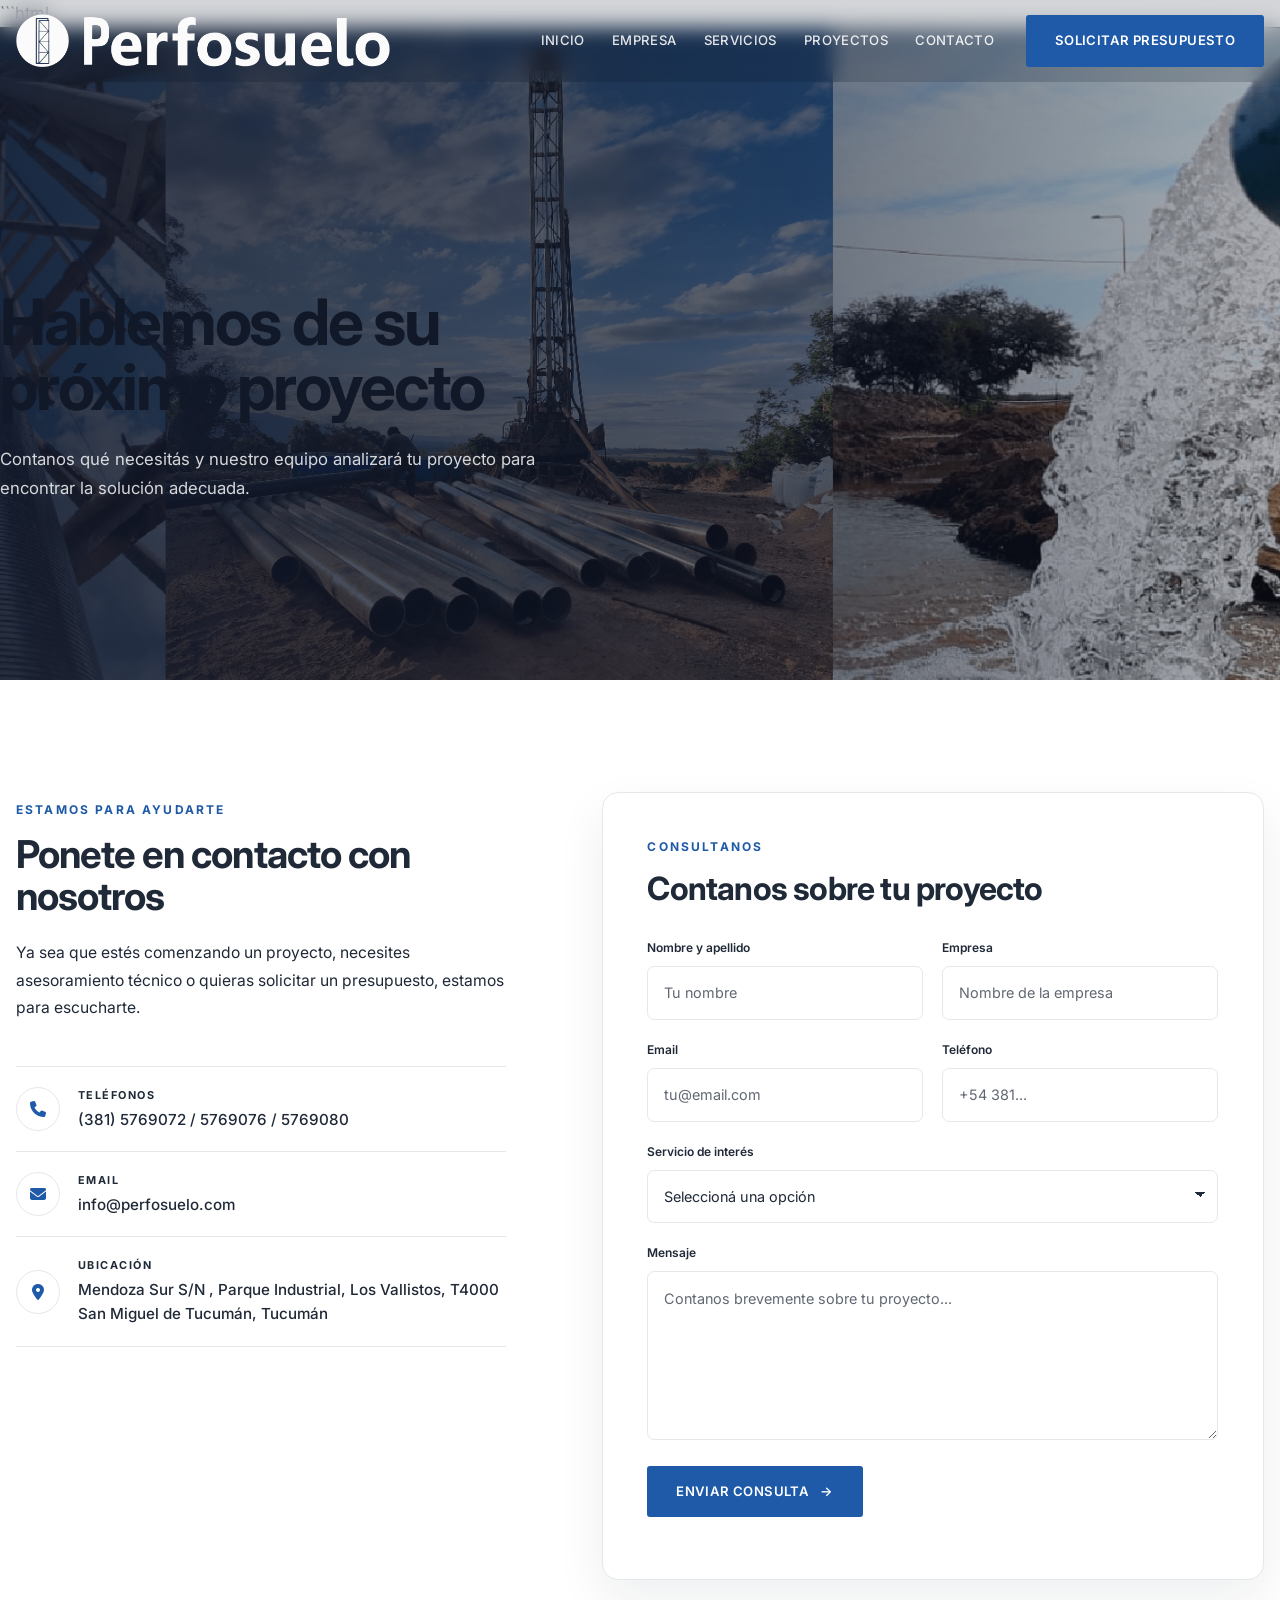
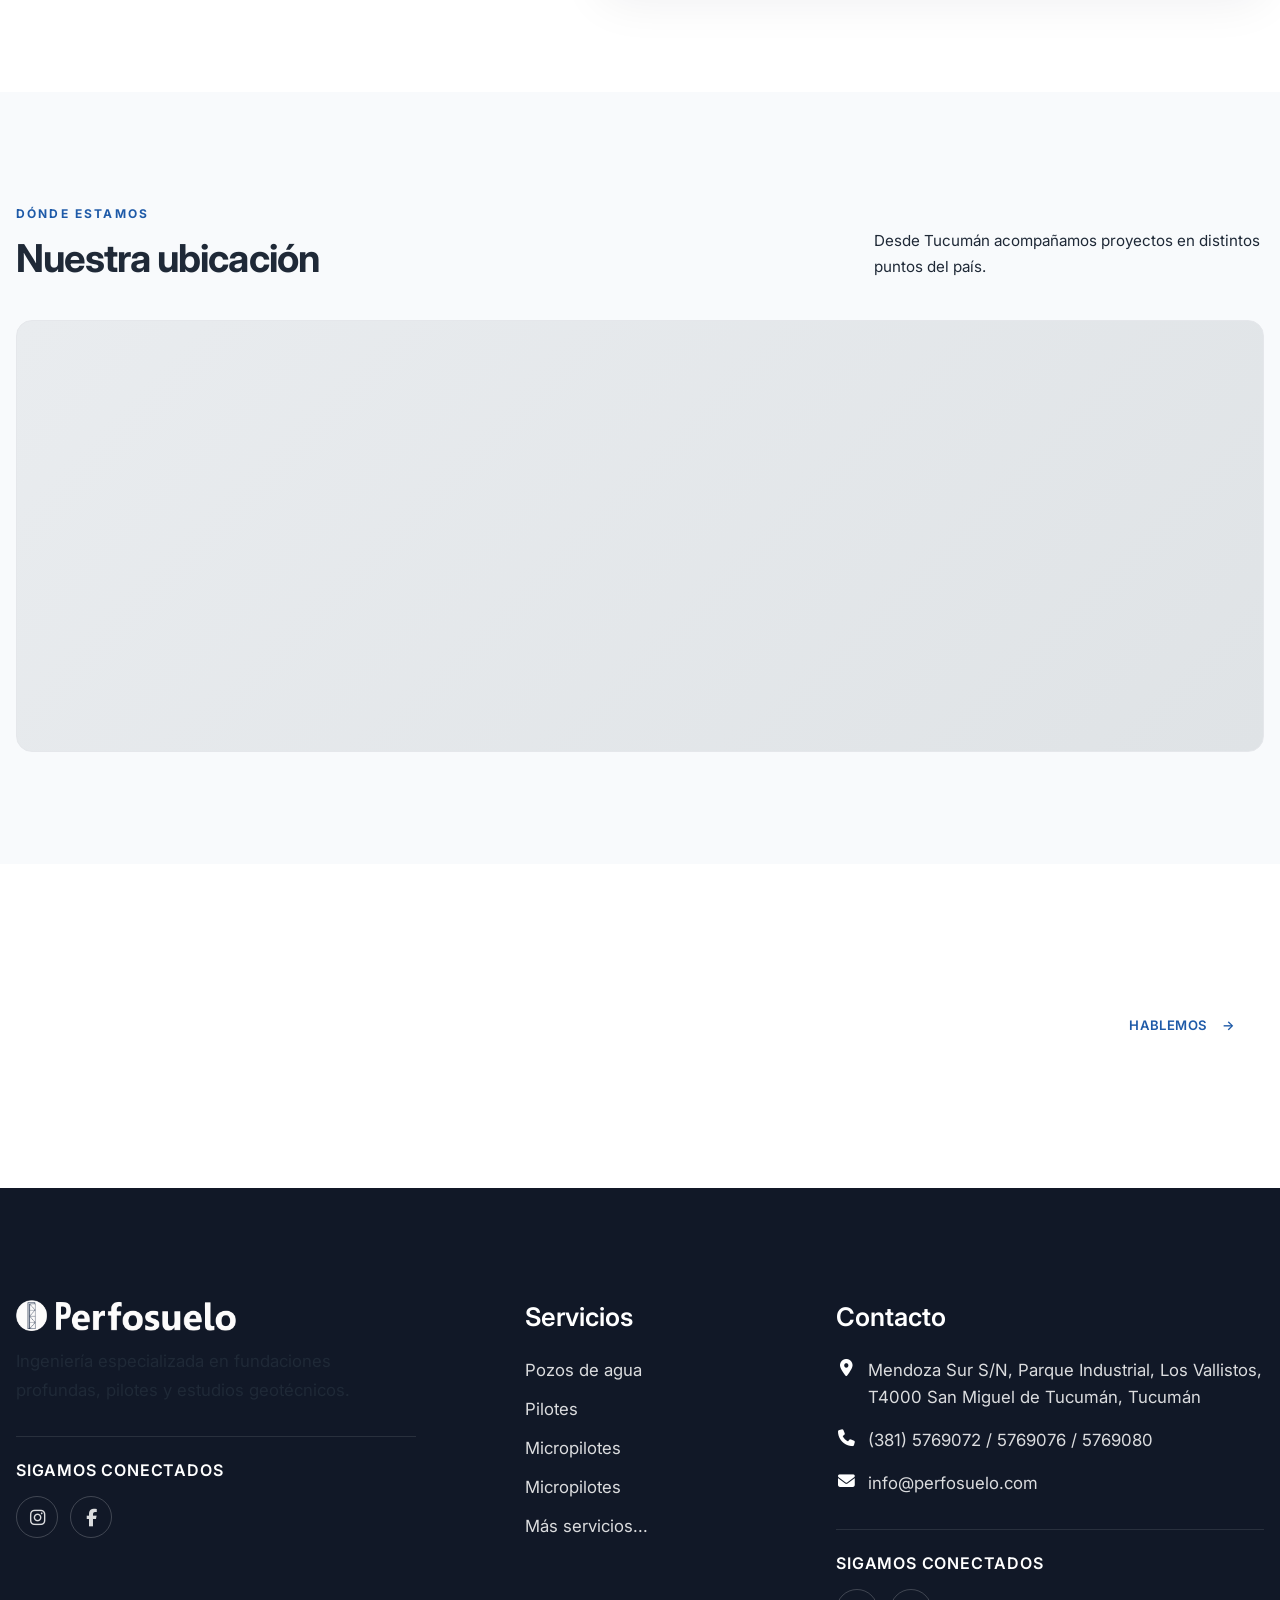
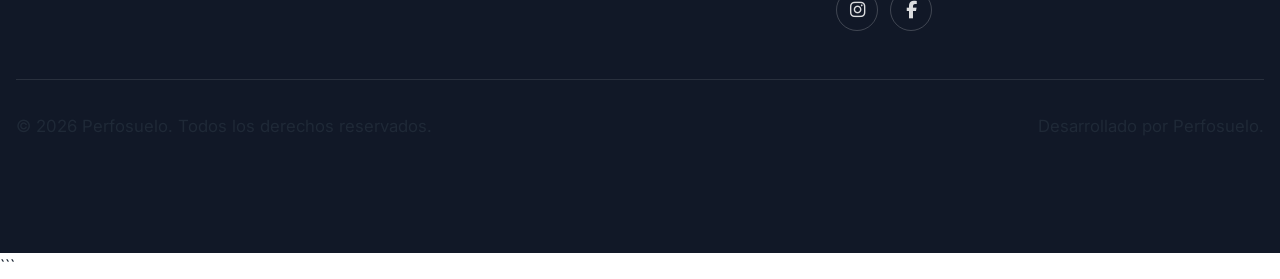
==== src/pages/contacto/index.html @ ed31bf1f "Primer commit - sitio Perfosuelo" ====
```html
<!DOCTYPE html>
<html lang="es">

<head>

    <!-- ======================================================
         META
    ======================================================= -->

    <meta charset="UTF-8">

    <meta
        name="viewport"
        content="width=device-width, initial-scale=1.0"
    >

    <meta
        name="description"
        content="Contactá a Perfosuelo para conocer nuestras soluciones de perforación, pilotes, micropilotes y fundaciones."
    >

    <meta
        name="keywords"
        content="Perfosuelo, contacto, pilotes, micropilotes, perforaciones, fundaciones, geotecnia"
    >

    <meta name="author" content="Perfosuelo">


    <!-- ======================================================
         TITLE
    ======================================================= -->

    <title>Contacto | Perfosuelo</title>


    <!-- ======================================================
         FAVICON
    ======================================================= -->

    <link
        rel="icon"
        href="../../assets/img/logo/favicon.png"
        type="image/png"
    >


    <!-- ======================================================
         GOOGLE FONTS
    ======================================================= -->

    <link
        rel="preconnect"
        href="https://fonts.googleapis.com"
    >

    <link
        rel="preconnect"
        href="https://fonts.gstatic.com"
        crossorigin
    >

    <link
        href="https://fonts.googleapis.com/css2?family=Inter:wght@400;500;600;700&family=Montserrat:wght@500;600;700;800&display=swap"
        rel="stylesheet"
    >


    <!-- ======================================================
         CSS GLOBAL
    ======================================================= -->

    <link rel="stylesheet" href="../../assets/css/normalize.css">
<link rel="stylesheet" href="../../assets/css/variables.css">
<link rel="stylesheet" href="../../assets/css/base.css">
<link rel="stylesheet" href="../../assets/css/layout.css">
<link rel="stylesheet" href="../../assets/css/utilities.css">
<link rel="stylesheet" href="../../assets/css/typography.css">
<link rel="stylesheet" href="../../assets/css/animations.css">
<link rel="stylesheet" href="../../assets/css/responsive.css">
<link
    rel="stylesheet"
    href="https://cdnjs.cloudflare.com/ajax/libs/font-awesome/6.5.2/css/all.min.css"
>

<!-- ======================================================
     COMPONENTES
====================================================== -->

<link rel="stylesheet" href="../../assets/css/components/header.css">

<link rel="stylesheet" href="../../assets/css/components/buttons.css">

<link rel="stylesheet" href="../../assets/css/components/badge.css">

<link rel="stylesheet" href="../../assets/css/components/section.css">

<link rel="stylesheet" href="../../assets/css/components/section-heading.css">

<link rel="stylesheet" href="../../assets/css/components/forms.css">

<link rel="stylesheet" href="../../assets/css/components/footer.css">

    <!-- ======================================================
         CSS DE LA PÁGINA
    ======================================================= -->

    <link
        rel="stylesheet"
        href="../../assets/css/pages/contacto.css"
    >

    <link
        rel="stylesheet"
        href="../../assets/css/sections/footer.css"
    >
    <link rel="stylesheet" href="../../assets/css/sections/hero.css">


</head>


<body>


<!-- =====================================================
     HEADER
====================================================== -->

<header class="header">

    <div class="container">

        <div class="header__inner">

            <!-- Logo -->

            <a
                href="../../../index.html"
                class="header__logo"
            >

                <img
    src="../../assets/img/logo/logo-perfosuelo.png"
    alt="Perfosuelo Ingeniería"
>

            </a>


            <!-- Navegación -->

            <nav class="header__nav">

                <ul class="header__menu">

                    <li>
                        <a href="../../../index.html">
                            Inicio
                        </a>
                    </li>


                    <li>
                        <a href="../empresa/index.html">
                            Empresa
                        </a>
                    </li>


                    <li>
                        <a href="../servicios/index.html">
                            Servicios
                        </a>
                    </li>


                    <li>
                        <a href="../proyectos/index.html">
                            Proyectos
                        </a>
                    </li>


                    <li>
                        <a href="../contacto/index.html">
                            Contacto
                        </a>
                    </li>

                </ul>

            </nav>


            <!-- Botón principal -->

            <a
                href="#formulario"
                class="btn btn--primary"
            >
                Solicitar presupuesto
            </a>


            <!-- Botón móvil -->

            <button
                class="header__toggle"
                type="button"
                aria-label="Abrir menú"
            >

                <i class="bi bi-list"></i>

            </button>

        </div>

    </div>

</header>



    <main>


        <!-- ==================================================
             HERO
        =================================================== -->

        <section class="contacto-hero">

            <div class="contacto-hero__overlay"></div>


            <div class="container contacto-hero__container">

                <div class="contacto-hero__content">

                    <br></br>

                    <h1>
                        Hablemos de su
                        <span>próximo proyecto</span>
                    </h1>

                    <p>
                        Contanos qué necesitás y nuestro equipo
                        analizará tu proyecto para encontrar la
                        solución adecuada.
                    </p>

                </div>

            </div>

        </section>



        <!-- ==================================================
             CONTACTO PRINCIPAL
        =================================================== -->

        <section class="contacto-main">

            <div class="container contacto-main__container">


                <!-- ==========================================
                     INFORMACIÓN
                =========================================== -->

                <div class="contacto-info">

                    <span class="section-eyebrow">
                        ESTAMOS PARA AYUDARTE
                    </span>

                    <h2>
                        Ponete en contacto
                        con nosotros
                    </h2>

                    <p class="contacto-info__intro">
                        Ya sea que estés comenzando un proyecto,
                        necesites asesoramiento técnico o quieras
                        solicitar un presupuesto, estamos para
                        escucharte.
                    </p>


                    <!-- DATOS -->

                    <div class="contacto-details">


                        <!-- TELÉFONOS -->

                        <a
                            
                            class="contacto-detail"
                        >

                            <div class="contacto-detail__icon">

                                <span aria-hidden="true">
                                    <i class="fa-solid fa-phone"></i>
                                </span>

                            </div>

                            <div class="contacto-detail__content">

                                <span class="contacto-detail__label">
                                    TELÉFONOS
                                </span>

                                <span class="contacto-detail__value">
                                    (381) 5769072 / 5769076 / 5769080
                                </span>

                            </div>

                        </a>


                        


                        <!-- EMAIL -->

                        <a
                            href="mailto:info@perfosuelo.com"
                            class="contacto-detail"
                        >

                            <div class="contacto-detail__icon">

                                <span aria-hidden="true">
                                    <i class="fa-solid fa-envelope"></i>
                                </span>

                            </div>

                            <div class="contacto-detail__content">

                                <span class="contacto-detail__label">
                                    EMAIL
                                </span>

                                <span class="contacto-detail__value">
                                    info@perfosuelo.com
                                </span>

                            </div>

                        </a>


                        <!-- UBICACIÓN -->

                        <div class="contacto-detail">

                            <div class="contacto-detail__icon">

                                <span aria-hidden="true">
                                    <i class="fa-solid fa-location-dot"></i>
                                </span>

                            </div>

                            <div class="contacto-detail__content">

                                <span class="contacto-detail__label">
                                    UBICACIÓN
                                </span>

                                <span class="contacto-detail__value">
                                    Mendoza Sur S/N , Parque Industrial, Los Vallistos, T4000 San Miguel de Tucumán, Tucumán
                                </span>

                            </div>

                        </div>


                    </div>

                </div>



                <!-- ==========================================
                     FORMULARIO
                =========================================== -->

                <div id="formulario" class="contacto-form-wrapper">

                    <div class="contacto-form-header">

                        <span class="section-eyebrow">
                            CONSULTANOS
                        </span>

                        <h2>
                            Contanos sobre tu proyecto
                        </h2>

                    </div>


                    <form
    class="contacto-form"
    action="../../../enviar-formulario.php"
    method="POST"
>


                        <!-- FILA -->

                        <div class="contacto-form__row">


                            <!-- NOMBRE -->

                            <div class="form-field">

                                <label for="nombre">
                                    Nombre y apellido
                                </label>

                                <input
                                    type="text"
                                    id="nombre"
                                    name="nombre"
                                    placeholder="Tu nombre"
                                    autocomplete="name"
                                    required
                                >

                            </div>


                            <!-- EMPRESA -->

                            <div class="form-field">

                                <label for="empresa">
                                    Empresa
                                </label>

                                <input
                                    type="text"
                                    id="empresa"
                                    name="empresa"
                                    placeholder="Nombre de la empresa"
                                    autocomplete="organization"
                                >

                            </div>

                        </div>



                        <!-- FILA -->

                        <div class="contacto-form__row">


                            <!-- EMAIL -->

                            <div class="form-field">

                                <label for="email">
                                    Email
                                </label>

                                <input
                                    type="email"
                                    id="email"
                                    name="email"
                                    placeholder="tu@email.com"
                                    autocomplete="email"
                                    required
                                >

                            </div>


                            <!-- TELÉFONO -->

                            <div class="form-field">

                                <label for="telefono">
                                    Teléfono
                                </label>

                                <input
                                    type="tel"
                                    id="telefono"
                                    name="telefono"
                                    placeholder="+54 381..."
                                    autocomplete="tel"
                                >

                            </div>

                        </div>



                        <!-- SERVICIO -->

                        <div class="form-field">

                            <label for="servicio">
                                Servicio de interés
                            </label>

                            <select
                                id="servicio"
                                name="servicio"
                            >

                                <option value="" selected>
                                    Seleccioná una opción
                                </option>

                                <option value="pozos">
                                    Perforación de pozos de agua
                                </option>

                                <option value="pilotes">
                                    Ejecución de pilotes
                                </option>

                                <option value="micropilotes">
                                    Micropilotes
                                </option>

                                <option value="recalce">
                                    Recalce y mejora de fundaciones
                                </option>

                                <option value="estudios">
                                    Estudios y soluciones geotécnicas
                                </option>

                                <option value="otro">
                                    Otro
                                </option>

                            </select>

                        </div>



                        <!-- MENSAJE -->

                        <div class="form-field">

                            <label for="mensaje">
                                Mensaje
                            </label>

                            <textarea
                                id="mensaje"
                                name="mensaje"
                                rows="6"
                                placeholder="Contanos brevemente sobre tu proyecto..."
                                required
                            ></textarea>

                        </div>


<!-- Campo anti-spam (honeypot) -->
<div class="form-field honeypot" aria-hidden="true">
    <label for="website">Dejar este campo vacío</label>
    <input
        type="text"
        id="website"
        name="website"
        tabindex="-1"
        autocomplete="off"
    >
</div>



                        <!-- BOTÓN -->

                        <button
                            type="submit"
                            class="btn btn--primary contacto-form__submit"
                        >

                            Enviar consulta

                            <span aria-hidden="true">
                                →
                            </span>

                        </button>


                    </form>

                </div>

            </div>

        </section>



        <!-- ==================================================
             UBICACIÓN / MAPA
        =================================================== -->

        <section class="contacto-location">

            <div class="container">


                <div class="contacto-location__header">

                    <div>

                        <span class="section-eyebrow">
                            DÓNDE ESTAMOS
                        </span>

                        <h2>
                            Nuestra ubicación
                        </h2>

                    </div>

                    <p>
                        Desde Tucumán acompañamos proyectos
                        en distintos puntos del país.
                    </p>

                </div>


                <!-- MAPA -->

                <!-- MAPA -->

<div class="contacto-map">

    <iframe
        src="https://www.google.com/maps/embed?pb=!1m18!1m12!1m3!1d3559.1973103425985!2d-65.17287462488866!3d-26.86547159123094!2m3!1f0!2f0!3f0!3m2!1i1024!2i768!4f13.1!3m3!1m2!1s0x94225c6aa2a809a3%3A0xfaef999ad4c6cd29!2sPerfosuelo%20Ingenieria%20S.R.L.!5e0!3m2!1ses!2sar!4v1789943045347!5m2!1ses!2sar"
        width="100%"
        height="100%"
        style="border:0;"
        allowfullscreen=""
        loading="lazy"
        referrerpolicy="strict-origin-when-cross-origin">
    </iframe>

</div>

            </div>

        </section>



        <!-- ==================================================
             CTA FINAL
        =================================================== -->

        <section class="contacto-cta">

            <div class="container contacto-cta__container">

                <div class="contacto-cta__content">

                    <span class="section-eyebrow">
                        ¿TENÉS UN PROYECTO EN MENTE?
                    </span>

                    <h2>
                        Estamos listos para
                        ayudarte.
                    </h2>

                    <p>
                        Hablemos de los desafíos de tu proyecto
                        y encontremos juntos la solución adecuada.
                    </p>

                </div>


                <a
    href="#formulario"
    class="btn btn--light"
>
    Hablemos

    <span aria-hidden="true">
        →
    </span>
</a>

            </div>

        </section>


    </main>



   <!-- ===================================================== -->
<!-- FOOTER -->
<!-- ===================================================== -->

<footer class="section footer">


<div class="container">

    <div class="footer__top">

        <!-- ======================================================
             COLUMNA 1 — MARCA
        ======================================================= -->

        <div class="footer__column footer__brand">

            <img
                src="../../assets/img/logo/logo-white.png"
                alt="Perfosuelo"
                class="footer__logo"
            >

            <p>
                Ingeniería especializada en fundaciones profundas,
                pilotes y estudios geotécnicos.
            </p>
<div class="footer__social">

                <h4>Sigamos conectados</h4>

                <div class="footer__social-links">

                    <a
                        href="#"
                        aria-label="Instagram"
                        target="_blank"
                        rel="noopener noreferrer"
                    >
                        <i class="fab fa-instagram"></i>
                    </a>

                    <a
                        href="#"
                        aria-label="Facebook"
                        target="_blank"
                        rel="noopener noreferrer"
                    >
                        <i class="fab fa-facebook-f"></i>
                    </a>

                </div>

            </div>


        </div>


        <!-- ======================================================
             COLUMNA 2 — SERVICIOS
        ======================================================= -->

        <div class="footer__column">

            <h3>Servicios</h3>

            <ul>

                <li>
                    <a href="#">Pozos de agua</a>
                </li>

                <li>
                    <a href="#">Pilotes</a>
                </li>

                <li>
                    <a href="#">Micropilotes</a>
                </li>
<li>
                    <a href="#">Micropilotes</a>
                </li>
                <li>
                    <a href="servicios.html">
                        Más servicios...
                    </a>
                </li>

            </ul>

        </div>


        <!-- ======================================================
             COLUMNA 3 — CONTACTO + REDES
        ======================================================= -->

        <div class="footer__column footer__contact">

            <h3>Contacto</h3>

            <ul>

                <li>

                    <span class="footer__contact-icon">
                        <i class="fas fa-map-marker-alt"></i>
                    </span>

                    <span>
                        Mendoza Sur S/N, Parque Industrial,
                        Los Vallistos, T4000 San Miguel de Tucumán,
                        Tucumán
                    </span>

                </li>

                <li>

                    <span class="footer__contact-icon">
                        <i class="fas fa-phone"></i>
                    </span>

                    <span>
                        <a href="tel:+543815769072">(381) 5769072</a>
                        /
                        <a href="tel:+543815769076">5769076</a>
                        /
                        <a href="tel:+543815769080">5769080</a>
                    </span>

                </li>

                <li>

                    <span class="footer__contact-icon">
                        <i class="fas fa-envelope"></i>
                    </span>

                    <a href="mailto:info@perfosuelo.com">
                        info@perfosuelo.com
                    </a>

                </li>

            </ul>


            <!-- ==================================================
                 REDES SOCIALES
            =================================================== -->

            <div class="footer__social">

                <h4>Sigamos conectados</h4>

                <div class="footer__social-links">

                    <a
                        href="#"
                        aria-label="Instagram"
                        target="_blank"
                        rel="noopener noreferrer"
                    >
                        <i class="fab fa-instagram"></i>
                    </a>

                    <a
                        href="#"
                        aria-label="Facebook"
                        target="_blank"
                        rel="noopener noreferrer"
                    >
                        <i class="fab fa-facebook-f"></i>
                    </a>

                </div>

            </div>

        </div>

    </div>


    <!-- ==========================================================
         FOOTER BOTTOM
    =========================================================== -->

    <div class="footer__bottom">

        <p>
            © 2026 Perfosuelo. Todos los derechos reservados.
        </p>

        <p>
            Desarrollado por Perfosuelo.
        </p>

    </div>

</div>


</footer>



    <!-- ======================================================
         JAVASCRIPT
    ======================================================= -->

    <script src="../../assets/js/main.js"></script>
<script src="../../assets/js/header.js"></script>


</body>

</html>
```
---- src/assets/css/variables.css ----
/* ==========================================================
   PERFOSUELO
   VARIABLES GLOBALES
========================================================== */

:root {

    /* ======================================================
       COLORES
    ====================================================== */

    --color-primary: #1E5AA8;
    --color-primary-hover: #184C8F;

    --color-secondary: #143A69;

    --color-white: #FFFFFF;
    --color-black: #111827;

    --color-text: #1F2937;
    --color-text-light: #6B7280;

    --color-background: #FFFFFF;
    --color-surface: #F8FAFC;

    --color-border: #E5E7EB;

    --color-success: #22C55E;
    --color-warning: #F59E0B;
    --color-danger: #DC2626;


    /* ======================================================
       TIPOGRAFÍA
    ====================================================== */

    --font-primary: "Inter", sans-serif;

    --font-light: 300;
    --font-regular: 400;
    --font-medium: 500;
    --font-semibold: 600;
    --font-bold: 700;
    --font-extra-bold: 800;


    /* ======================================================
       TAMAÑOS FLUIDOS
    ====================================================== */

    --fs-xs: clamp(.75rem, .72rem + .15vw, .80rem);

    --fs-sm: clamp(.875rem, .84rem + .20vw, .95rem);

    --fs-base: clamp(1rem, .96rem + .25vw, 1.05rem);

    --fs-lg: clamp(1.125rem, 1.05rem + .35vw, 1.25rem);

    --fs-xl: clamp(1.35rem, 1.20rem + .70vw, 1.60rem);

    --fs-2xl: clamp(1.80rem, 1.50rem + 1vw, 2.30rem);

    --fs-3xl: clamp(2.30rem, 2rem + 1.5vw, 3rem);

    --fs-hero: clamp(3rem, 2.2rem + 2vw, 4.5rem);


    /* ======================================================
       ESPACIADOS
    ====================================================== */

    --space-2xs: .25rem;
    --space-xs: .50rem;
    --space-sm: .75rem;
    --space-md: 1rem;
    --space-lg: 1.5rem;
    --space-xl: 2rem;
    --space-2xl: 3rem;
    --space-3xl: 5rem;
    --space-4xl: 7rem;
    --section-padding: 7rem;

    


    /* ======================================================
       CONTAINERS
    ====================================================== */

    --container-width: 1280px;

    --content-width: 860px;

    --container-padding: 1.5rem;

    --text-width: 60ch;


    /* ======================================================
       RADIOS
    ====================================================== */

    --radius-sm: 4px;
    --radius-md: 8px;
    --radius-lg: 16px;
    --radius-xl: 24px;
    --radius-full: 999px;
    




    /* ======================================================
       TRANSICIONES
    ====================================================== */

    --transition-fast: .20s ease;

    --transition-default: .30s ease;

    --transition-slow: .50s ease;


    /* ======================================================
       HEADER
    ====================================================== */

    --header-height: 90px;

    --header-height-scroll: 72px;


    /* ======================================================
       Z-INDEX
    ====================================================== */

    --z-base: 1;

    --z-header: 100;

    --z-dropdown: 200;

    --z-overlay: 300;

    --z-modal: 400;

    --z-tooltip: 500;


    /* ======================================================
       BREAKPOINTS
       (Solo documentación)
    ====================================================== */

    /*
        576px
        768px
        992px
        1200px
        1400px
    */

/* ==========================================
   SHADOWS
========================================== */

--shadow-sm: 0 4px 10px rgba(0, 0, 0, .06);
--shadow-md: 0 10px 25px rgba(0, 0, 0, .08);
--shadow-lg: 0 20px 50px rgba(0, 0, 0, .12);

}
---- src/assets/css/base.css ----
/* ==========================================================
   BASE.CSS
   CONFIGURACIÓN GLOBAL
========================================================== */

/* Box Model */

*,
*::before,
*::after {
    box-sizing: border-box;
}

/* Scroll suave */

html {
    scroll-behavior: smooth;
}

/* Body */

body {
    margin: 0;
    padding: 0;

    font-family: var(--font-primary);
    font-size: var(--fs-base);
    font-weight: var(--font-regular);
    line-height: 1.6;

    color: var(--color-text);
    background-color: var(--color-background);

    text-rendering: optimizeLegibility;
    -webkit-font-smoothing: antialiased;
}

/* Imágenes */

img {
    display: block;
    max-width: 100%;
    height: auto;
}

/* Videos */

video {
    display: block;
    max-width: 100%;
}

/* Iframes */

iframe {
    border: 0;
}

/* Botones */

button {
    border: none;
    background: none;
    font: inherit;
}

/* Inputs */

input,
textarea,
select {
    font: inherit;
}

/* Enlaces */

a {
    color: inherit;
    text-decoration: none;

    transition: var(--transition-default);
}

/* Listas */

ul,
ol {
    margin: 0;
    padding: 0;
    list-style: none;
}

/* Párrafos */

p {
    margin: 0;
}

/* Títulos */

h1,
h2,
h3,
h4,
h5,
h6 {
    margin: 0;
    font-weight: var(--font-bold);
    line-height: 1.2;
}

/* Secciones */

section {
    padding: var(--space-4xl) 0;
}
---- src/assets/css/layout.css ----
/* ==========================================================
   LAYOUT.CSS
   ESTRUCTURA GENERAL
========================================================== */

/* Container principal */

.container {
    width: min(100% - 2rem, var(--container-width));
    margin-inline: auto;
}

/* Container para textos */

.content-container {
    width: min(100% - 2rem, var(--content-width));
    margin-inline: auto;
}

/* Secciones */

.section {
    padding-block: var(--section-padding);
}

/* Grid de dos columnas */

.grid-2 {
    display: grid;
    grid-template-columns: repeat(2, 1fr);
    gap: var(--space-2xl);
}

/* Grid de tres columnas */

.grid-3 {
    display: grid;
    grid-template-columns: repeat(3, 1fr);
    gap: var(--space-xl);
}

/* Grid de cuatro columnas */

.grid-4 {
    display: grid;
    grid-template-columns: repeat(4, 1fr);
    gap: var(--space-xl);
}

/* Flex */

.flex {
    display: flex;
}

.flex-center {
    display: flex;
    justify-content: center;
    align-items: center;
}

.flex-between {
    display: flex;
    justify-content: space-between;
    align-items: center;
}
---- src/assets/css/utilities.css ----
/* ==========================================================
   UTILITIES.CSS
   CLASES UTILITARIAS
========================================================== */

/* ==========================================
   DISPLAY
========================================== */

.hidden {
    display: none !important;
}

.block {
    display: block;
}

.inline-block {
    display: inline-block;
}

.d-flex {
    display: flex;
}

.d-grid {
    display: grid;
}
/* ==========================================
   TEXT ALIGN
========================================== */

.text-center {
    text-align: center;
}

.text-left {
    text-align: left;
}

.text-right {
    text-align: right;
}

/* ==========================================
   WIDTH
========================================== */

.w-100 {
    width: 100%;
}

/* ==========================================
   MARGIN TOP
========================================== */

.mt-xs { margin-top: var(--space-xs); }
.mt-sm { margin-top: var(--space-sm); }
.mt-md { margin-top: var(--space-md); }
.mt-lg { margin-top: var(--space-lg); }
.mt-xl { margin-top: var(--space-xl); }
.mt-2xl { margin-top: var(--space-2xl); }

/* ==========================================
   MARGIN BOTTOM
========================================== */

.mb-xs { margin-bottom: var(--space-xs); }
.mb-sm { margin-bottom: var(--space-sm); }
.mb-md { margin-bottom: var(--space-md); }
.mb-lg { margin-bottom: var(--space-lg); }
.mb-xl { margin-bottom: var(--space-xl); }
.mb-2xl { margin-bottom: var(--space-2xl); }

/* ==========================================
   PADDING
========================================== */

.py-lg {
    padding-block: var(--space-lg);
}

.py-xl {
    padding-block: var(--space-xl);
}

.py-2xl {
    padding-block: var(--space-2xl);
}

/* ==========================================================
   FLEX
========================================================== */

.flex-center {
    display: flex;
    align-items: center;
    justify-content: center;
}

.flex-between {
    display: flex;
    align-items: center;
    justify-content: space-between;
}

.flex-column {
    display: flex;
    flex-direction: column;
}

.flex-wrap {
    flex-wrap: wrap;
}

.align-center {
    align-items: center;
}

.justify-center {
    justify-content: center;
}

.justify-between {
    justify-content: space-between;
}

.gap-sm {
    gap: var(--space-sm);
}

.gap-md {
    gap: var(--space-md);
}

.gap-lg {
    gap: var(--space-lg);
}

.gap-xl {
    gap: var(--space-xl);
}

.rounded {
    border-radius: var(--radius-md);
}

.rounded-lg {
    border-radius: var(--radius-lg);
}

.shadow-sm {
    box-shadow: var(--shadow-sm);
}

.shadow-md {
    box-shadow: var(--shadow-md);
}

.shadow-lg {
    box-shadow: var(--shadow-lg);
}
---- src/assets/css/typography.css ----
/* ==========================================================
   TYPOGRAPHY.CSS
   SISTEMA TIPOGRÁFICO
========================================================== */

/* ==========================================
   TÍTULOS
========================================== */

h1,
.h1 {
    font-size: var(--fs-hero);
    font-weight: var(--font-extra-bold);
    line-height: 1.1;
    color: var(--color-black);
}

h2,
.h2 {
    font-size: var(--fs-2xl);
    font-weight: var(--font-bold);
    line-height: 1.2;
    color: var(--color-black);
}

h3,
.h3 {
    font-size: var(--fs-xl);
    font-weight: var(--font-semibold);
    line-height: 1.3;
    color: var(--color-black);
}

h4,
.h4 {
    font-size: var(--fs-lg);
    font-weight: var(--font-semibold);
}

/* ==========================================
   PÁRRAFOS
========================================== */

p {
    font-size: var(--fs-base);
    color: var(--color-text);
    line-height: 1.7;
}

/* ==========================================
   TEXTO DESTACADO
========================================== */

.lead {
    font-size: var(--fs-lg);
    color: var(--color-text-light);
    line-height: 1.8;
    max-width: var(--text-width);
}

/* ==========================================
   TÍTULOS DE SECCIÓN
========================================== */

.section-title {
    margin-bottom: var(--space-md);
    text-align: center;
}

.section-subtitle {
    max-width: var(--text-width);
    margin-inline: auto;
    margin-bottom: var(--space-2xl);

    color: var(--color-text-light);
    text-align: center;
}

/* ==========================================
   TEXTO SECUNDARIO
========================================== */

.text-muted {
    color: var(--color-text-light);
}

.text-small {
    font-size: var(--fs-sm);
}

/* ==========================================
   ETIQUETA SUPERIOR (EYEBROW)
========================================== */

.eyebrow {
    display: inline-block;

    margin-bottom: var(--space-sm);

    color: var(--color-primary);

    font-size: var(--fs-sm);
    font-weight: var(--font-bold);
    letter-spacing: .08em;
    text-transform: uppercase;
}

/* ==========================================
   ANCHO DE LECTURA
========================================== */

.measure {
    max-width: 65ch;
}
---- src/assets/css/components/header.css ----
/* ==========================================================
   HEADER.CSS
========================================================== */

.header {

    position: fixed;

    top: 0;
    left: 0;

    width: 100%;

    z-index: var(--z-header);

    padding: .9rem 0;

    background: rgba(15,23,42,.18);

    backdrop-filter: blur(10px);

    transition:
        background .35s ease,
        box-shadow .35s ease,
        padding .35s ease;

}

/* ==========================================
   CONTENIDO
========================================== */

.header__inner {

    display: flex;

    align-items: center;

    justify-content: space-between;

    gap: 2rem;

}

/* ==========================================
   LOGO
========================================== */

.header__logo img {

    display: block;

    height: 53px;

    width: auto;

    transition: .35s;

}

/* ==========================================
   NAVEGACIÓN
========================================== */

.header__nav {

    margin-left: auto;

}

.header__menu {

    display: flex;

    align-items: center;

    gap: 1.7rem;

    list-style: none;

}

.header__menu a {

    position: relative;

    display: inline-block;

    padding: .35rem 0;

    font-size: .82rem;

    font-weight: 500;

    letter-spacing: .35px;

    text-transform: uppercase;

    color: rgba(255,255,255,.88);

    transition:
        color .3s ease;

}

/* ==========================================
   HOVER — SUBRAYADO
========================================== */

.header__menu a::after {

    content: "";

    position: absolute;

    left: 50%;

    bottom: 0;

    width: 0;

    height: 1px;

    background: currentColor;

    transform: translateX(-50%);

    transition:
        width .2s ease;

}

.header__menu a:hover {

    color: #fff;

}

.header__menu a:hover::after {

    width: 100%;

}

/* ==========================================
   BOTÓN HAMBURGUESA
========================================== */

.header__toggle {

    display: none;

    color: var(--color-white);

    font-size: 2rem;

}

/* ==========================================================
   HEADER AL HACER SCROLL
========================================================== */

.header--scrolled {

    background: #112945;

    backdrop-filter: blur(16px);

    box-shadow: 0 8px 30px rgba(0,0,0,.15);

    padding: .65rem 0;

}

/* ==========================================
   LOGO AL HACER SCROLL
========================================== */

.header--scrolled .header__logo img {

    height: 52px;

}

/* ==========================================
   NAVEGACIÓN AL HACER SCROLL
========================================== */

.header--scrolled .header__menu a {

    color: rgba(255,255,255,.88);

}

.header--scrolled .header__menu a:hover {

    color: #fff;

}
---- src/assets/css/components/buttons.css ----
/* ==========================================================
   BUTTONS.CSS
   Sistema de botones
========================================================== */

/* ==========================================
   BOTÓN BASE
========================================== */

.btn {
    display: inline-flex;
    align-items: center;
    justify-content: center;
    gap: .5rem;

    padding:.95rem 1.8rem;

    border: none;
    border-radius:3px;

    cursor: pointer;

    font-family: inherit;
    font-size: var(--fs-base);
    font-weight: var(--font-semibold);
    text-decoration: none;

    transition: all var(--transition-default);

    text-transform:uppercase;

letter-spacing:.4px;

font-size:.82rem;
}

/* ==========================================
   BOTÓN PRIMARIO
========================================== */

.btn--primary {
    background-color: var(--color-primary);
    color: var(--color-white);
}

.btn--primary:hover {
    background-color: var(--color-primary-hover);
    transform: translateY(-2px);
}

/* ==========================================
   BOTÓN SECUNDARIO
========================================== */

.btn--secondary {
    background: transparent;
    border: 2px solid var(--color-white);
    color: var(--color-white);
}

.btn--secondary:hover {
    background: var(--color-white);
    color: var(--color-primary);
}

/* ==========================================
   BOTÓN OUTLINE OSCURO
========================================== */

.btn--outline {
    background: transparent;
    border: 2px solid var(--color-primary);
    color: var(--color-primary);
}

.btn--outline:hover {
    background: var(--color-primary);
    color: var(--color-white);
}

/* ==========================================
   BOTÓN CLARO
========================================== */
.btn--light{

    background: var(--color-white);

    color: var(--color-primary);

}

.btn--light:hover{

    background:#f2f2f2;

}
/* ==========================================
   BOTÓN TRANSPARENTE
========================================== */
.btn--outline-light{

    background:transparent;

    color:var(--color-white);

    border:2px solid rgba(255,255,255,.35);

}

.btn--outline-light:hover{

    background:rgba(255,255,255,.08);

}
---- src/assets/css/components/badge.css ----
/* ==========================================================
   BADGE.CSS
========================================================== */

.badge {

    display: inline-flex;
    align-items: center;
    justify-content: center;

    padding: .4rem .9rem;

    border-radius: 999px;

    background: rgba(10, 92, 168, .08);

    color: var(--color-primary);

    font-size: .8rem;

    font-weight: var(--font-semibold);

    text-transform: uppercase;

    letter-spacing: .05em;

    white-space: nowrap;

}
---- src/assets/css/components/section.css ----
/* ==========================================================
   SECTION.CSS
========================================================== */

.section {

    padding: var(--section-padding) 0;

}
---- src/assets/css/components/section-heading.css ----
/* ==========================================================
   SECTION-HEADING.CSS
========================================================== */

.section-heading{

    max-width:700px;

    margin:0 auto 3.5rem;

    text-align:center;

}

.section-heading h2{

    margin:1rem 0;

}

.section-heading .lead{

    color:var(--color-text-light);

}

/* ==========================================================
   ENCABEZADO DIVIDIDO
========================================================== */

.section-heading--split{

    max-width:none;

    margin-bottom:3.5rem;

    display:flex;

    justify-content:space-between;

    align-items:flex-end;

    gap:3rem;

    text-align:left;

}

.section-heading--split > div{

    max-width:700px;

}

.section-heading--split h2{

    margin:1rem 0;

}

.section-heading--split .lead{

    margin:0;

}

.section-heading--split .btn{

    flex-shrink:0;

}

/* ==========================================================
   RESPONSIVE
========================================================== */

@media (max-width:992px){

    .section-heading--split{

        flex-direction:column;

        align-items:flex-start;

        gap:2rem;

    }

}
---- src/assets/css/components/footer.css ----
/* ==========================================================
FOOTER
========================================================== */

.footer {


background: #111827;

color: rgba(255,255,255,.85);


}

/* ==========================================================
LINKS
========================================================== */

.footer a {


color: inherit;

text-decoration: none;

transition: color var(--transition-default);


}

.footer a:hover {


color: var(--color-white);


}
---- src/assets/css/pages/contacto.css ----
/* ==========================================================
   PERFOSUELO
   CONTACTO.CSS
========================================================== */


/* ==========================================================
   HERO
========================================================== */

.contacto-hero {

    position: relative;

    min-height: 620px;

    display: flex;
    align-items: center;

    background-image:
       url("../../img/contact/contacto-hero.jpg");

    background-size: cover;
    background-position: center;

    color: var(--color-white);

    overflow: hidden;
}


.contacto-hero__overlay {

    position: absolute;

    inset: 0;

    background:
        linear-gradient(
            90deg,
            rgba(15, 23, 42, .88) 0%,
            rgba(15, 23, 42, .68) 48%,
            rgba(15, 23, 42, .35) 100%
        );

}


.contacto-hero__container {

    position: relative;

    z-index: 2;

    width: 100%;

    padding-top: 6rem;
    padding-bottom: 4rem;

}


.contacto-hero__content {

    max-width: 720px;

}


.contacto-hero .section-eyebrow {

    display: inline-block;

    margin-bottom: 1.2rem;

    font-size: .78rem;
    font-weight: 700;

    letter-spacing: .18em;

    color: var(--color-accent);

}


.contacto-hero h1 {

    margin: 0;

    max-width: 700px;

    font-family: var(--font-heading);

    font-size: clamp(
        3rem,
        5vw,
        5rem
    );

    line-height: 1.02;

    letter-spacing: -.035em;

    font-weight: 700;

}


.contacto-hero h1 span {

    display: block;

    color: var(--color-accent);

}


.contacto-hero p {

    max-width: 580px;

    margin-top: 1.6rem;

    margin-bottom: 0;

    font-size: 1.05rem;

    line-height: 1.75;

    color: rgba(255,255,255,.82);

}


/* ==========================================================
   CONTACTO PRINCIPAL
========================================================== */

.contacto-main {

    padding: var(--section-padding) 0;

    background: var(--color-background);

}


.contacto-main__container {

    display: grid;

    grid-template-columns:
        minmax(280px, .85fr)
        minmax(450px, 1.15fr);

    gap: 6rem;

    align-items: start;

}


/* ==========================================================
   INFORMACIÓN
========================================================== */

.contacto-info {

    padding-top: .5rem;

}


.contacto-info .section-eyebrow,
.contacto-form-header .section-eyebrow,
.contacto-location .section-eyebrow,
.contacto-cta .section-eyebrow {

    display: block;

    margin-bottom: .9rem;

    font-size: .75rem;

    font-weight: 700;

    letter-spacing: .18em;

    color: var(--color-primary);

}


.contacto-info h2,
.contacto-form-header h2,
.contacto-location h2,
.contacto-cta h2 {

    margin: 0;

    font-family: var(--font-heading);

    font-size: clamp(
        2rem,
        3vw,
        3rem
    );

    line-height: 1.1;

    letter-spacing: -.025em;

    color: var(--color-heading);

}


.contacto-info__intro {

    max-width: 500px;

    margin-top: 1.35rem;

    margin-bottom: 2.8rem;

    font-size: .98rem;

    line-height: 1.75;

    color: var(--color-text-muted);

}


/* ==========================================================
   DATOS DE CONTACTO
========================================================== */

.contacto-details {

    display: flex;

    flex-direction: column;

    gap: 0;

}


.contacto-detail {

    display: flex;

    align-items: center;

    gap: 1.1rem;

    padding: 1.2rem 0;

    border-top: 1px solid var(--color-border);

    color: inherit;

    text-decoration: none;

    transition:
        padding-left .3s ease,
        border-color .3s ease;

}


.contacto-detail:last-child {

    border-bottom: 1px solid var(--color-border);

}


.contacto-detail:hover {

    padding-left: .45rem;

    border-color: var(--color-primary);

}


.contacto-detail__icon {

    flex-shrink: 0;

    width: 44px;
    height: 44px;

    display: flex;

    align-items: center;
    justify-content: center;

    border: 1px solid var(--color-border);

    border-radius: 50%;

    font-size: 1rem;

    color: var(--color-primary);

    transition:
        background .3s ease,
        color .3s ease,
        border-color .3s ease;

}


.contacto-detail:hover .contacto-detail__icon {

    background: var(--color-primary);

    border-color: var(--color-primary);

    color: var(--color-white);

}


.contacto-detail__content {

    display: flex;

    flex-direction: column;

    gap: .25rem;

}


.contacto-detail__label {

    font-size: .68rem;

    font-weight: 700;

    letter-spacing: .14em;

    color: var(--color-text-muted);

}


.contacto-detail__value {

    font-size: .95rem;

    font-weight: 500;

    color: var(--color-heading);

}


/* ==========================================================
   FORMULARIO
========================================================== */

.contacto-form-wrapper {

    padding: 2.8rem;

    background: var(--color-white);

    border: 1px solid var(--color-border);

    border-radius: var(--radius-lg);

    box-shadow:
        0 20px 50px rgba(15, 23, 42, .07);

}


.contacto-form-header {

    margin-bottom: 2rem;

}


.contacto-form-header h2 {

    font-size: clamp(
        1.7rem,
        2.5vw,
        2.3rem
    );

}


.contacto-form {

    display: flex;

    flex-direction: column;

    gap: 1.25rem;

}


.contacto-form__row {

    display: grid;

    grid-template-columns: repeat(2, 1fr);

    gap: 1.2rem;

}


/* ==========================================================
   CAMPOS
========================================================== */

.form-field {

    display: flex;

    flex-direction: column;

    gap: .55rem;

}


.form-field label {

    font-size: .75rem;

    font-weight: 600;

    color: var(--color-heading);

}


.form-field input,
.form-field select,
.form-field textarea {

    width: 100%;

    padding: .9rem 1rem;

    border: 1px solid var(--color-border);

    border-radius: .45rem;

    background: var(--color-background);

    color: var(--color-heading);

    font-family: inherit;

    font-size: .9rem;

    outline: none;

    transition:
        border-color .25s ease,
        background .25s ease,
        box-shadow .25s ease;

}


.form-field input,
.form-field select {

    min-height: 48px;

}


.form-field textarea {

    min-height: 140px;

    resize: vertical;

    line-height: 1.6;

}


.form-field input::placeholder,
.form-field textarea::placeholder {

    color: var(--color-text-muted);

    opacity: .7;

}


.form-field input:hover,
.form-field select:hover,
.form-field textarea:hover {

    border-color: rgba(15, 23, 42, .3);

}


.form-field input:focus,
.form-field select:focus,
.form-field textarea:focus {

    border-color: var(--color-primary);

    background: var(--color-white);

    box-shadow:
        0 0 0 3px rgba(15, 23, 42, .06);

}


/* SELECT */

.form-field select {

    appearance: none;

    cursor: pointer;

    background-image:
        linear-gradient(45deg, transparent 50%, currentColor 50%),
        linear-gradient(135deg, currentColor 50%, transparent 50%);

    background-position:
        calc(100% - 17px) 21px,
        calc(100% - 12px) 21px;

    background-size:
        5px 5px,
        5px 5px;

    background-repeat: no-repeat;

}


/* ==========================================================
   BOTÓN FORMULARIO
========================================================== */

.contacto-form__submit {

    align-self: flex-start;

    display: inline-flex;

    align-items: center;
    justify-content: center;

    gap: .7rem;

    margin-top: .35rem;

    min-width: 190px;

    border: none;

    cursor: pointer;

}


.contacto-form__submit span {

    display: inline-block;

    transition: transform .3s ease;

}


.contacto-form__submit:hover span {

    transform: translateX(4px);

}


/* ==========================================================
   UBICACIÓN
========================================================== */

.contacto-location {

    padding: var(--section-padding) 0;

    background: var(--color-surface);

}


.contacto-location__header {

    display: flex;

    align-items: end;
    justify-content: space-between;

    gap: 3rem;

    margin-bottom: 2.5rem;

}


.contacto-location__header > p {

    max-width: 390px;

    margin: 0;

    font-size: .95rem;

    line-height: 1.7;

    color: var(--color-text-muted);

}


/* ==========================================================
   MAPA
========================================================== */

.contacto-map {

    width: 100%;

    min-height: 430px;

    overflow: hidden;

    border-radius: var(--radius-lg);

    border: 1px solid var(--color-border);

    background:
        linear-gradient(
            135deg,
            #e9ecef,
            #dfe3e6
        );

}


.contacto-map__placeholder {

    min-height: 430px;

    display: flex;

    flex-direction: column;

    align-items: center;
    justify-content: center;

    gap: 1rem;

    text-align: center;

}


.contacto-map__marker {

    width: 58px;
    height: 58px;

    display: flex;

    align-items: center;
    justify-content: center;

    border-radius: 50%;

    background: var(--color-primary);

    color: var(--color-white);

    font-size: 1.5rem;

    box-shadow:
        0 10px 25px rgba(15, 23, 42, .18);

}


.contacto-map__placeholder p {

    margin: 0;

    font-size: .9rem;

    font-weight: 600;

    color: var(--color-heading);

}


/* ==========================================================
   GOOGLE MAPS
========================================================== */

.contacto-map iframe {

    display: block;

    width: 100%;
    height: 430px;

    border: 0;

}


/* ==========================================================
   CTA FINAL
========================================================== */

.contacto-cta {

    padding: 5.5rem 0;

    background: var(--color-dark);

    color: var(--color-white);

}


.contacto-cta__container {

    display: flex;

    align-items: center;
    justify-content: space-between;

    gap: 4rem;

}


.contacto-cta .section-eyebrow {

    color: var(--color-accent);

}


.contacto-cta h2 {

    color: var(--color-white);

}


.contacto-cta__content {

    max-width: 700px;

}


.contacto-cta__content p {

    max-width: 600px;

    margin: 1.2rem 0 0;

    font-size: .98rem;

    line-height: 1.7;

    color: rgba(255,255,255,.7);

}


/* ==========================================================
   CTA — BOTÓN
========================================================== */

.contacto-cta .btn {

    flex-shrink: 0;

}


.contacto-cta .btn span {

    display: inline-block;

    margin-left: .4rem;

    transition: transform .3s ease;

}


.contacto-cta .btn:hover span {

    transform: translateX(4px);

}


/* ==========================================================
   TABLET
========================================================== */

@media (max-width: 1000px) {


    /* -----------------------------------------------
       HERO
    ------------------------------------------------ */

    .contacto-hero {

        min-height: 58vh;

    }


    /* -----------------------------------------------
       MAIN
    ------------------------------------------------ */

    .contacto-main__container {

        grid-template-columns: 1fr;

        gap: 4rem;

    }


    .contacto-info {

        max-width: 700px;

    }


    /* -----------------------------------------------
       LOCATION
    ------------------------------------------------ */

    .contacto-location__header {

        align-items: start;

        flex-direction: column;

        gap: 1rem;

    }


    /* -----------------------------------------------
       CTA
    ------------------------------------------------ */

    .contacto-cta__container {

        align-items: flex-start;

        flex-direction: column;

        gap: 2rem;

    }

}


/* ==========================================================
   MOBILE
========================================================== */

@media (max-width: 680px) {


    /* -----------------------------------------------
       HERO
    ------------------------------------------------ */

    .contacto-hero {

        min-height: 58vh;

    }


    .contacto-hero__container {

        padding-top: 7rem;

        padding-bottom: 3.5rem;

    }


    .contacto-hero h1 {

        font-size: 2.5rem;

        line-height: 1.06;

    }


    .contacto-hero p {

        margin-top: 1.2rem;

        font-size: .95rem;

        line-height: 1.65;

    }


    /* -----------------------------------------------
       MAIN
    ------------------------------------------------ */

    .contacto-main {

        padding: 4.5rem 0;

    }


    .contacto-main__container {

        gap: 3.5rem;

    }


    .contacto-info h2,
    .contacto-location h2 {

        font-size: 2rem;

    }


    .contacto-info__intro {

        margin-bottom: 2rem;

    }


    /* -----------------------------------------------
       FORMULARIO
    ------------------------------------------------ */

    .contacto-form-wrapper {

        padding: 1.5rem;

        border-radius: .7rem;

    }


    .contacto-form-header {

        margin-bottom: 1.5rem;

    }


    .contacto-form__row {

        grid-template-columns: 1fr;

        gap: 1.25rem;

    }


    .contacto-form {

        gap: 1.15rem;

    }


    .form-field textarea {

        min-height: 125px;

    }


    .contacto-form__submit {

        width: 100%;

    }


    /* -----------------------------------------------
       LOCATION
    ------------------------------------------------ */

    .contacto-location {

        padding: 4.5rem 0;

    }


    .contacto-location__header {

        margin-bottom: 1.8rem;

    }


    .contacto-map,
    .contacto-map__placeholder {

        min-height: 320px;

    }


    .contacto-map iframe {

        height: 320px;

    }


    /* -----------------------------------------------
       CTA
    ------------------------------------------------ */

    .contacto-cta {

        padding: 4.5rem 0;

    }


    .contacto-cta__container {

        gap: 2rem;

    }


    .contacto-cta h2 {

        font-size: 2rem;

    }


    .contacto-cta .btn {

        width: 100%;

    }

}


/* ==========================================================
   MOBILE PEQUEÑO
========================================================== */

@media (max-width: 420px) {


    .contacto-hero h1 {

        font-size: 2.25rem;

    }


    .contacto-form-wrapper {

        padding: 1.25rem;

    }


    .contacto-detail {

        gap: .85rem;

    }


    .contacto-detail__icon {

        width: 40px;
        height: 40px;

    }


    .contacto-detail__value {

        font-size: .88rem;

    }

}

/* ==========================================================
   HONEYPOT ANTI-SPAM
========================================================== */

.honeypot {
    position: absolute;
    left: -9999px;
    width: 1px;
    height: 1px;
    overflow: hidden;
}
---- src/assets/css/sections/footer.css ----
/* ==========================================================
FOOTER SECTION
========================================================== */

/* ==========================================================
FOOTER TOP
========================================================== */

.footer__top {


display: grid;

grid-template-columns:
    1.4fr
    .8fr
    1.3fr;

gap: var(--space-2xl);

padding-bottom: var(--space-2xl);


}

/* ==========================================================
COLUMNAS
========================================================== */

.footer__column h3 {


margin-bottom: var(--space-lg);

color: var(--color-white);


}

/* ==========================================================
LISTAS
========================================================== */

.footer__column ul {


margin: 0;
padding: 0;

list-style: none;


}

.footer__column li {


margin-bottom: var(--space-sm);


}

/* ==========================================================
MARCA
========================================================== */

.footer__brand {


max-width: 400px;


}

.footer__logo {


display: block;

width: 220px;
max-width: 100%;

height: auto;

margin-bottom: var(--space-md);


}

.footer__brand p {


margin: 0;

max-width: 360px;

line-height: 1.7;


}

/* ==========================================================
SERVICIOS
========================================================== */

.footer__column:not(.footer__brand):not(.footer__contact) ul li a {


transition:
    color var(--transition-default),
    padding-left var(--transition-default);


}

.footer__column:not(.footer__brand):not(.footer__contact) ul li a:hover {


padding-left: 4px;


}

/* ==========================================================
CONTACTO
========================================================== */

.footer__contact ul {


display: flex;

flex-direction: column;

gap: var(--space-md);


}

.footer__contact li {


display: flex;

align-items: flex-start;

gap: .75rem;

margin-bottom: 0;

line-height: 1.6;


}

.footer__contact-icon {


display: flex;

align-items: center;
justify-content: center;

flex: 0 0 20px;

width: 20px;

color: var(--color-white);

margin-top: 3px;


}

.footer__contact li a {


word-break: break-word;


}

/* ==========================================================
REDES SOCIALES
========================================================== */

.footer__social {


margin-top: var(--space-xl);

padding-top: var(--space-lg);

border-top: 1px solid rgba(255,255,255,.1);


}

.footer__social h4 {


margin: 0 0 var(--space-md);

color: var(--color-white);

font-size: 1rem;

font-weight: 600;

text-transform: uppercase;

letter-spacing: .05em;


}

.footer__social-links {


display: flex;

align-items: center;

gap: .75rem;


}

.footer__social-links a {


display: flex;

align-items: center;
justify-content: center;

width: 42px;
height: 42px;

border: 1px solid rgba(255,255,255,.2);

border-radius: 50%;

color: rgba(255,255,255,.85);

font-size: 1.1rem;

transition:
    color var(--transition-default),
    border-color var(--transition-default),
    transform var(--transition-default);


}

.footer__social-links a:hover {


color: var(--color-white);

border-color: var(--color-white);

transform: translateY(-3px);


}

/* ==========================================================
FOOTER BOTTOM
========================================================== */

.footer__bottom {


display: flex;

justify-content: space-between;
align-items: center;

padding-top: var(--space-xl);

border-top: 1px solid rgba(255,255,255,.1);

font-size: .9rem;


}

.footer__bottom p {


margin: 0;


}

/* ==========================================================
TABLET
========================================================== */

@media (max-width: 992px) {


.footer__top {

    grid-template-columns:
        1.3fr
        .9fr;

    row-gap: var(--space-2xl);

}

.footer__contact {

    grid-column: 1 / -1;

}


}

/* ==========================================================
MOBILE
========================================================== */

@media (max-width: 768px) {


.footer__top {

    grid-template-columns: 1fr;

    gap: var(--space-xl);

}

.footer__contact {

    grid-column: auto;

}

.footer__brand {

    max-width: 100%;

}

.footer__brand p {

    max-width: 100%;

}

.footer__bottom {

    flex-direction: column;

    gap: var(--space-md);

    text-align: center;

}


}
---- src/assets/css/sections/hero.css ----
/* ==========================================================
   HERO
========================================================== */

.hero {
    position: relative;

    display: flex;
    align-items: center;

    min-height: 100vh;

    padding-top: 90px;
    padding-bottom: 60px;

    overflow: hidden;

    background-image: url("../../img/hero/hero-bg.jpg");
    background-size: cover;
    background-position: center;
    background-repeat: no-repeat;
}


/* ==========================================================
   OVERLAY
========================================================== */

.hero__overlay {
    position: absolute;
    inset: 0;

    background: rgba(0, 0, 0, 0.55);

    z-index: 1;
}


/* ==========================================================
   CONTENIDO PRINCIPAL
========================================================== */

.hero__content {
    position: relative;
    z-index: 2;

    width: 100%;

    display: grid;
    grid-template-columns: minmax(0, 1fr) minmax(480px, 0.9fr);

    align-items: center;

    gap: 70px;
}


/* ==========================================================
   COLUMNA IZQUIERDA
========================================================== */

.hero__main {
    max-width: 680px;
    padding-top: 35px;
}

.hero__text {
    display: flex;
    flex-direction: column;

    gap: var(--space-lg);
}


/* ==========================================================
   TITULO
========================================================== */

.hero h1 {
    margin: 0;

    color: var(--color-white);

    font-size: clamp(2.7rem, 4.3vw, 4.3rem);
    line-height: 1.04;
    letter-spacing: -0.035em;
}


/* ==========================================================
   DESCRIPCION
========================================================== */

.hero .lead {
    max-width: 590px;

    margin: 0;

    color: rgba(255, 255, 255, 0.92);

    font-size: 1.15rem;
    line-height: 1.7;
}


/* ==========================================================
   BOTONES
========================================================== */

.hero__actions {
    display: flex;
    align-items: center;

    gap: var(--space-md);

    margin-top: var(--space-2xl);
}


/* ==========================================================
   PANEL DE SOLUCIONES
========================================================== */

.hero__solutions {
    width: 100%;

    padding: 20px 34px;
    

    background: rgba(7, 23, 38, 0.78);

    border: 1px solid rgba(255, 255, 255, 0.10);

    border-radius: 18px;

    backdrop-filter: blur(5px);
    -webkit-backdrop-filter: blur(5px);

    box-shadow:
        0 20px 50px rgba(0, 0, 0, 0.25);
}

/* ==========================================================
   TITULO DEL PANEL
========================================================== */

.hero__solutions-header {
    margin-bottom: 16px;
}

.hero__solutions-header h2 {
    margin: 0;

    color: var(--color-primary);

    font-size: 1.55rem;
    font-weight: 700;

    line-height: 1.2;

    text-transform: uppercase;
    letter-spacing: 0.02em;
}

.hero__solutions-line {
    display: block;

    width: 90px;
    height: 4px;

    margin-top: 16px;

    background: var(--color-primary);

    border-radius: 10px;
}


/* ==========================================================
   GRID DE SOLUCIONES
========================================================== */

.hero__solutions-grid {
    display: grid;

    grid-template-columns: repeat(2, minmax(0, 1fr));

    column-gap: 32px;
}


/* ==========================================================
   SOLUCION INDIVIDUAL
========================================================== */

.hero__solution {
    position: relative;

    display: flex;
    align-items: flex-start;

    gap: 14px;

    min-height: 68px;

    padding: 13px 0;

    color: rgba(255, 255, 255, 0.94);

    font-size: 0.95rem;
    line-height: 1.3;
}


/* ==========================================================
   SEPARADORES
========================================================== */

.hero__solution:nth-child(n + 3) {
    border-top: 1px solid rgba(255, 255, 255, 0.12);
}


/* ==========================================================
   ICONO +
========================================================== */

.hero__solution-icon {
    flex: 0 0 30px;

    display: flex;
    align-items: center;
    justify-content: center;

    width: 30px;
    height: 30px;

    margin-top: 1px;

    border: 2px solid var(--color-primary);
    border-radius: 50%;

    color: var(--color-white);

    font-size: 1.25rem;
    font-weight: 300;

    line-height: 1;

    transition:
        background-color 0.25s ease,
        color 0.25s ease,
        transform 0.25s ease;
}


/* ==========================================================
   HOVER
========================================================== */

.hero__solution:hover .hero__solution-icon {
    background: var(--color-primary);

    color: var(--color-white);

    transform: scale(1.08);
}

.hero__solution:hover {
    color: var(--color-white);
}


/* ==========================================================
   TABLET
========================================================== */

@media (max-width: 1100px) {

    .hero {
        padding-top: 110px;
    }

    .hero__content {
        grid-template-columns: minmax(0, 1fr) minmax(400px, 0.85fr);

        gap: 40px;
    }

    .hero h1 {
        font-size: clamp(2.8rem, 5vw, 4rem);
    }

    .hero__solutions {
        padding: 32px 28px;
    }

    .hero__solutions-grid {
        column-gap: 22px;
    }

    .hero__solution {
        gap: 12px;

        font-size: 0.92rem;
    }

    .hero__solution-icon {
        flex-basis: 28px;

        width: 28px;
        height: 28px;

        font-size: 1.1rem;
    }
}


/* ==========================================================
   TABLET VERTICAL / PANTALLAS MEDIANAS
========================================================== */

@media (max-width: 900px) {

    .hero {
        min-height: auto;

        padding-top: 130px;
        padding-bottom: 70px;
    }

    .hero__content {
        grid-template-columns: 1fr;

        gap: 50px;
    }

    .hero__main {
        max-width: 720px;
    }

    .hero__solutions {
        max-width: 720px;
    }

    .hero__solutions-grid {
        column-gap: 35px;
    }
}


/* ==========================================================
   MOBILE
========================================================== */

@media (max-width: 600px) {

    .hero {
        padding-top: 110px;
        padding-bottom: 50px;

        background-position: center;
    }

    .hero__content {
        gap: 40px;
    }

    .hero h1 {
        font-size: clamp(2.5rem, 11vw, 3.5rem);

        line-height: 1.04;
    }

    .hero .lead {
        font-size: 1rem;

        line-height: 1.6;
    }

    .hero__actions {
        flex-direction: column;
        align-items: stretch;

        gap: 12px;

        margin-top: var(--space-xl);
    }

    .hero__actions .btn {
        width: 100%;

        text-align: center;
    }

    .hero__solutions {
        padding: 30px 22px;

        border-radius: 14px;
    }

    .hero__solutions-header {
        margin-bottom: 18px;
    }

    .hero__solutions-header h2 {
        font-size: 1.35rem;
    }

    .hero__solutions-grid {
        grid-template-columns: 1fr;

        column-gap: 0;
    }

    .hero__solution {
        min-height: auto;

        padding: 16px 0;

        font-size: 0.95rem;
    }

    .hero__solution:nth-child(n + 2) {
        border-top: 1px solid rgba(255, 255, 255, 0.12);
    }

    .hero__solution-icon {
        flex-basis: 28px;

        width: 28px;
        height: 28px;
    }
}
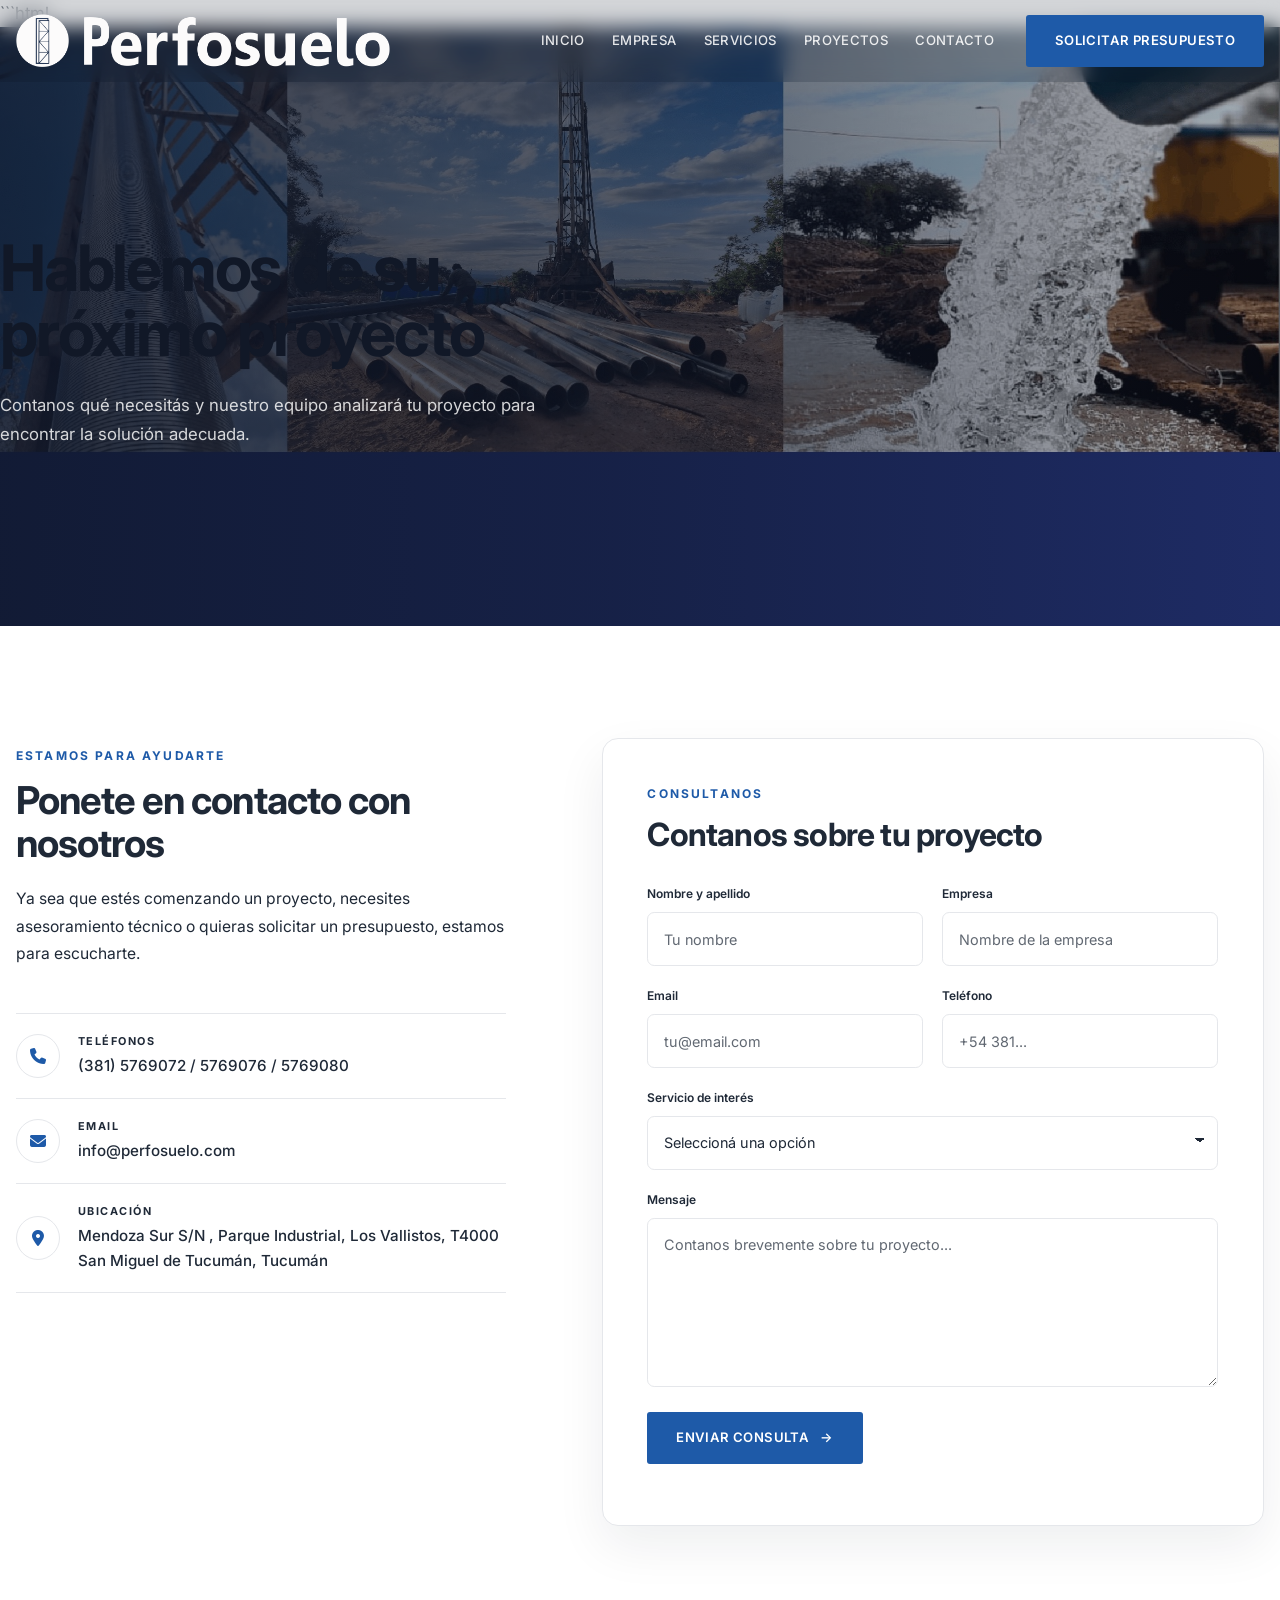
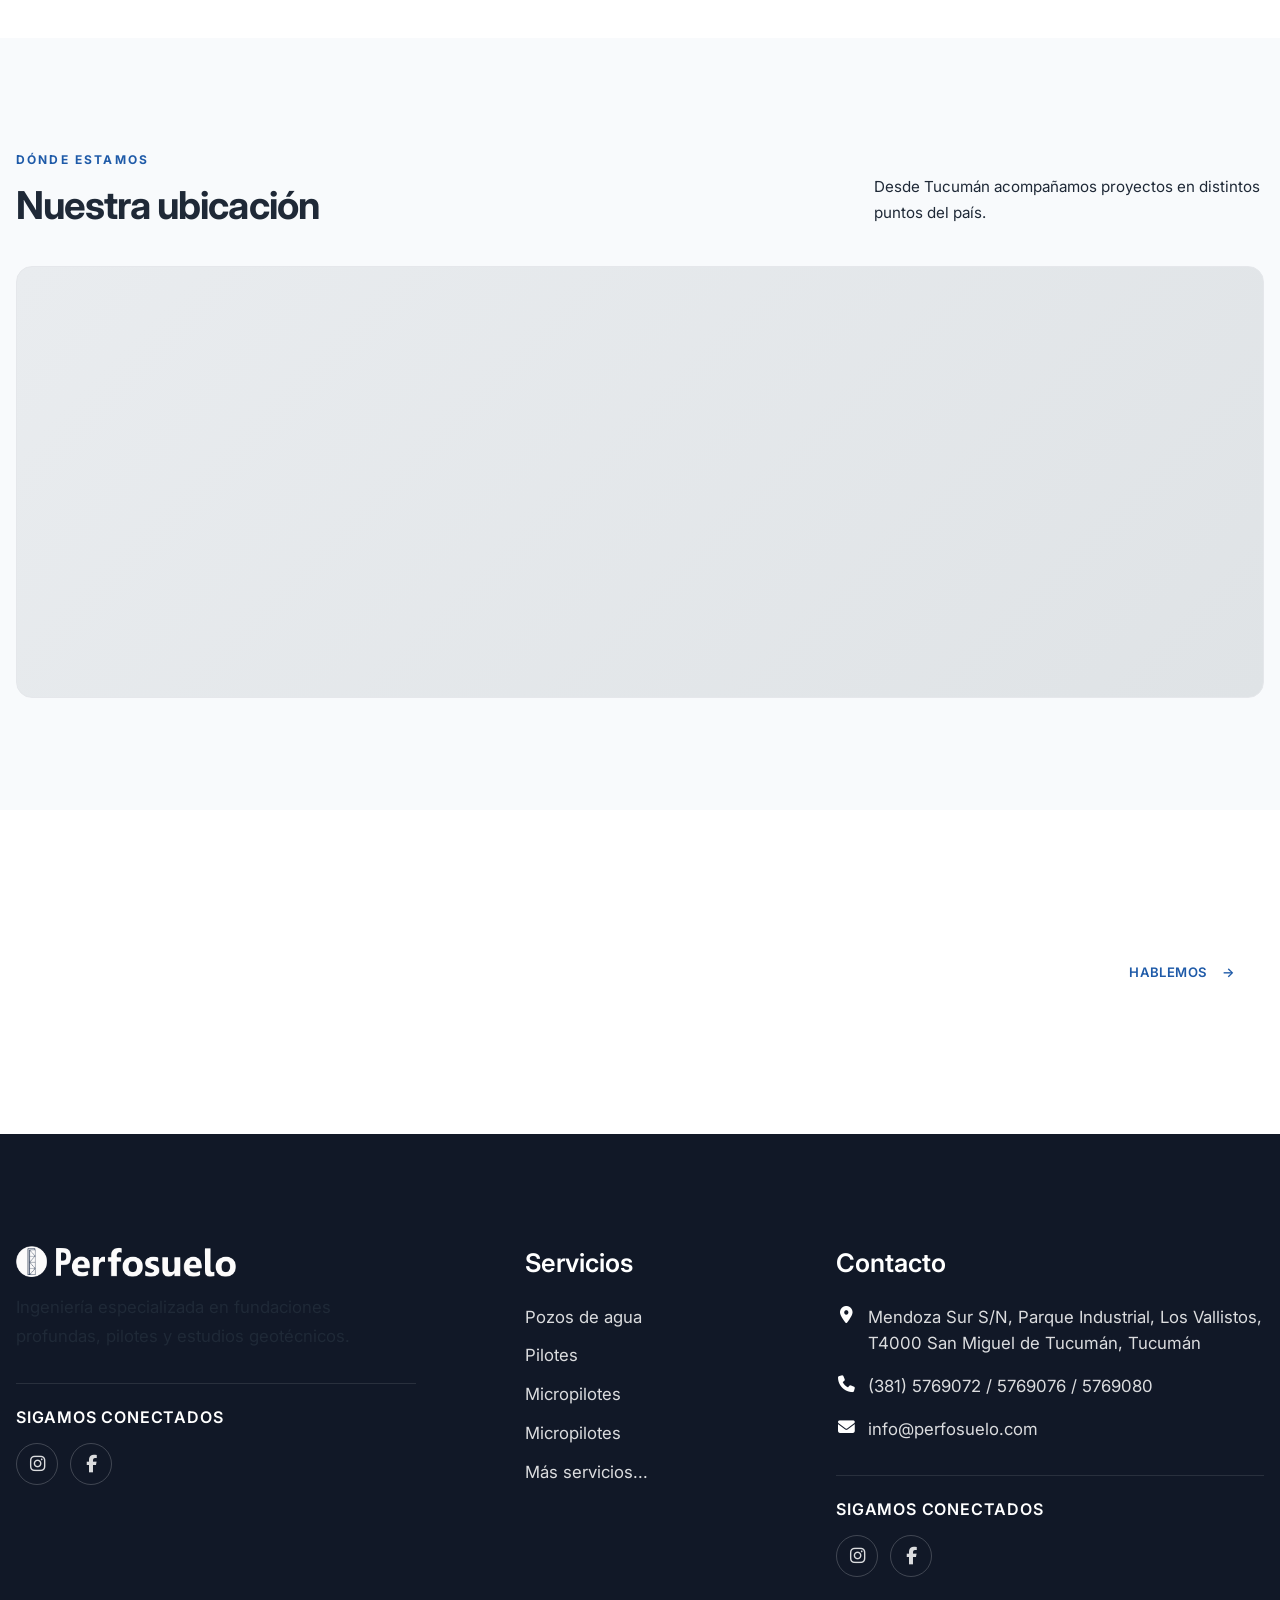
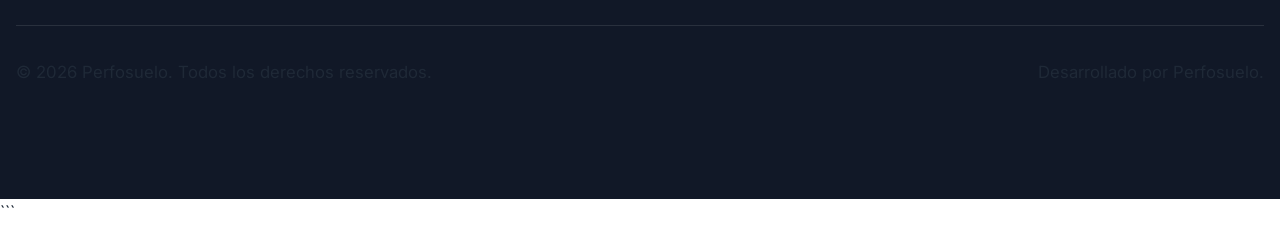
==== commit e8ec4bb9: "eliminar espacios en hero contacto" ====
--- a/src/pages/contacto/index.html
+++ b/src/pages/contacto/index.html
@@ -92,14 +92,6 @@
 
 <link rel="stylesheet" href="../../assets/css/components/buttons.css">
 
-<link rel="stylesheet" href="../../assets/css/components/badge.css">
-
-<link rel="stylesheet" href="../../assets/css/components/section.css">
-
-<link rel="stylesheet" href="../../assets/css/components/section-heading.css">
-
-<link rel="stylesheet" href="../../assets/css/components/forms.css">
-
 <link rel="stylesheet" href="../../assets/css/components/footer.css">
 
     <!-- ======================================================
@@ -115,8 +107,6 @@
         rel="stylesheet"
         href="../../assets/css/sections/footer.css"
     >
-    <link rel="stylesheet" href="../../assets/css/sections/hero.css">
-
 
 </head>
 
@@ -240,7 +230,7 @@
 
                 <div class="contacto-hero__content">
 
-                    <br></br>
+                    
 
                     <h1>
                         Hablemos de su
--- a/src/assets/css/layout.css
+++ b/src/assets/css/layout.css
@@ -10,12 +10,6 @@
     margin-inline: auto;
 }
 
-/* Container para textos */
-
-.content-container {
-    width: min(100% - 2rem, var(--content-width));
-    margin-inline: auto;
-}
 
 /* Secciones */
 
@@ -23,44 +17,6 @@
     padding-block: var(--section-padding);
 }
 
-/* Grid de dos columnas */
 
-.grid-2 {
-    display: grid;
-    grid-template-columns: repeat(2, 1fr);
-    gap: var(--space-2xl);
-}
 
-/* Grid de tres columnas */
 
-.grid-3 {
-    display: grid;
-    grid-template-columns: repeat(3, 1fr);
-    gap: var(--space-xl);
-}
-
-/* Grid de cuatro columnas */
-
-.grid-4 {
-    display: grid;
-    grid-template-columns: repeat(4, 1fr);
-    gap: var(--space-xl);
-}
-
-/* Flex */
-
-.flex {
-    display: flex;
-}
-
-.flex-center {
-    display: flex;
-    justify-content: center;
-    align-items: center;
-}
-
-.flex-between {
-    display: flex;
-    justify-content: space-between;
-    align-items: center;
-}
--- a/src/assets/css/utilities.css
+++ b/src/assets/css/utilities.css
@@ -2,161 +2,3 @@
    UTILITIES.CSS
    CLASES UTILITARIAS
 ========================================================== */
-
-/* ==========================================
-   DISPLAY
-========================================== */
-
-.hidden {
-    display: none !important;
-}
-
-.block {
-    display: block;
-}
-
-.inline-block {
-    display: inline-block;
-}
-
-.d-flex {
-    display: flex;
-}
-
-.d-grid {
-    display: grid;
-}
-/* ==========================================
-   TEXT ALIGN
-========================================== */
-
-.text-center {
-    text-align: center;
-}
-
-.text-left {
-    text-align: left;
-}
-
-.text-right {
-    text-align: right;
-}
-
-/* ==========================================
-   WIDTH
-========================================== */
-
-.w-100 {
-    width: 100%;
-}
-
-/* ==========================================
-   MARGIN TOP
-========================================== */
-
-.mt-xs { margin-top: var(--space-xs); }
-.mt-sm { margin-top: var(--space-sm); }
-.mt-md { margin-top: var(--space-md); }
-.mt-lg { margin-top: var(--space-lg); }
-.mt-xl { margin-top: var(--space-xl); }
-.mt-2xl { margin-top: var(--space-2xl); }
-
-/* ==========================================
-   MARGIN BOTTOM
-========================================== */
-
-.mb-xs { margin-bottom: var(--space-xs); }
-.mb-sm { margin-bottom: var(--space-sm); }
-.mb-md { margin-bottom: var(--space-md); }
-.mb-lg { margin-bottom: var(--space-lg); }
-.mb-xl { margin-bottom: var(--space-xl); }
-.mb-2xl { margin-bottom: var(--space-2xl); }
-
-/* ==========================================
-   PADDING
-========================================== */
-
-.py-lg {
-    padding-block: var(--space-lg);
-}
-
-.py-xl {
-    padding-block: var(--space-xl);
-}
-
-.py-2xl {
-    padding-block: var(--space-2xl);
-}
-
-/* ==========================================================
-   FLEX
-========================================================== */
-
-.flex-center {
-    display: flex;
-    align-items: center;
-    justify-content: center;
-}
-
-.flex-between {
-    display: flex;
-    align-items: center;
-    justify-content: space-between;
-}
-
-.flex-column {
-    display: flex;
-    flex-direction: column;
-}
-
-.flex-wrap {
-    flex-wrap: wrap;
-}
-
-.align-center {
-    align-items: center;
-}
-
-.justify-center {
-    justify-content: center;
-}
-
-.justify-between {
-    justify-content: space-between;
-}
-
-.gap-sm {
-    gap: var(--space-sm);
-}
-
-.gap-md {
-    gap: var(--space-md);
-}
-
-.gap-lg {
-    gap: var(--space-lg);
-}
-
-.gap-xl {
-    gap: var(--space-xl);
-}
-
-.rounded {
-    border-radius: var(--radius-md);
-}
-
-.rounded-lg {
-    border-radius: var(--radius-lg);
-}
-
-.shadow-sm {
-    box-shadow: var(--shadow-sm);
-}
-
-.shadow-md {
-    box-shadow: var(--shadow-md);
-}
-
-.shadow-lg {
-    box-shadow: var(--shadow-lg);
-}
--- a/src/assets/css/pages/contacto.css
+++ b/src/assets/css/pages/contacto.css
@@ -12,7 +12,7 @@
 
     position: relative;
 
-    min-height: 620px;
+    min-height: 55vh;
 
     display: flex;
     align-items: center;
@@ -839,7 +839,7 @@
 
     .contacto-hero {
 
-        min-height: 58vh;
+        min-height: 60vh;
 
     }
 
@@ -909,7 +909,7 @@
 
     .contacto-hero {
 
-        min-height: 58vh;
+        min-height: 60vh;
 
     }
 
